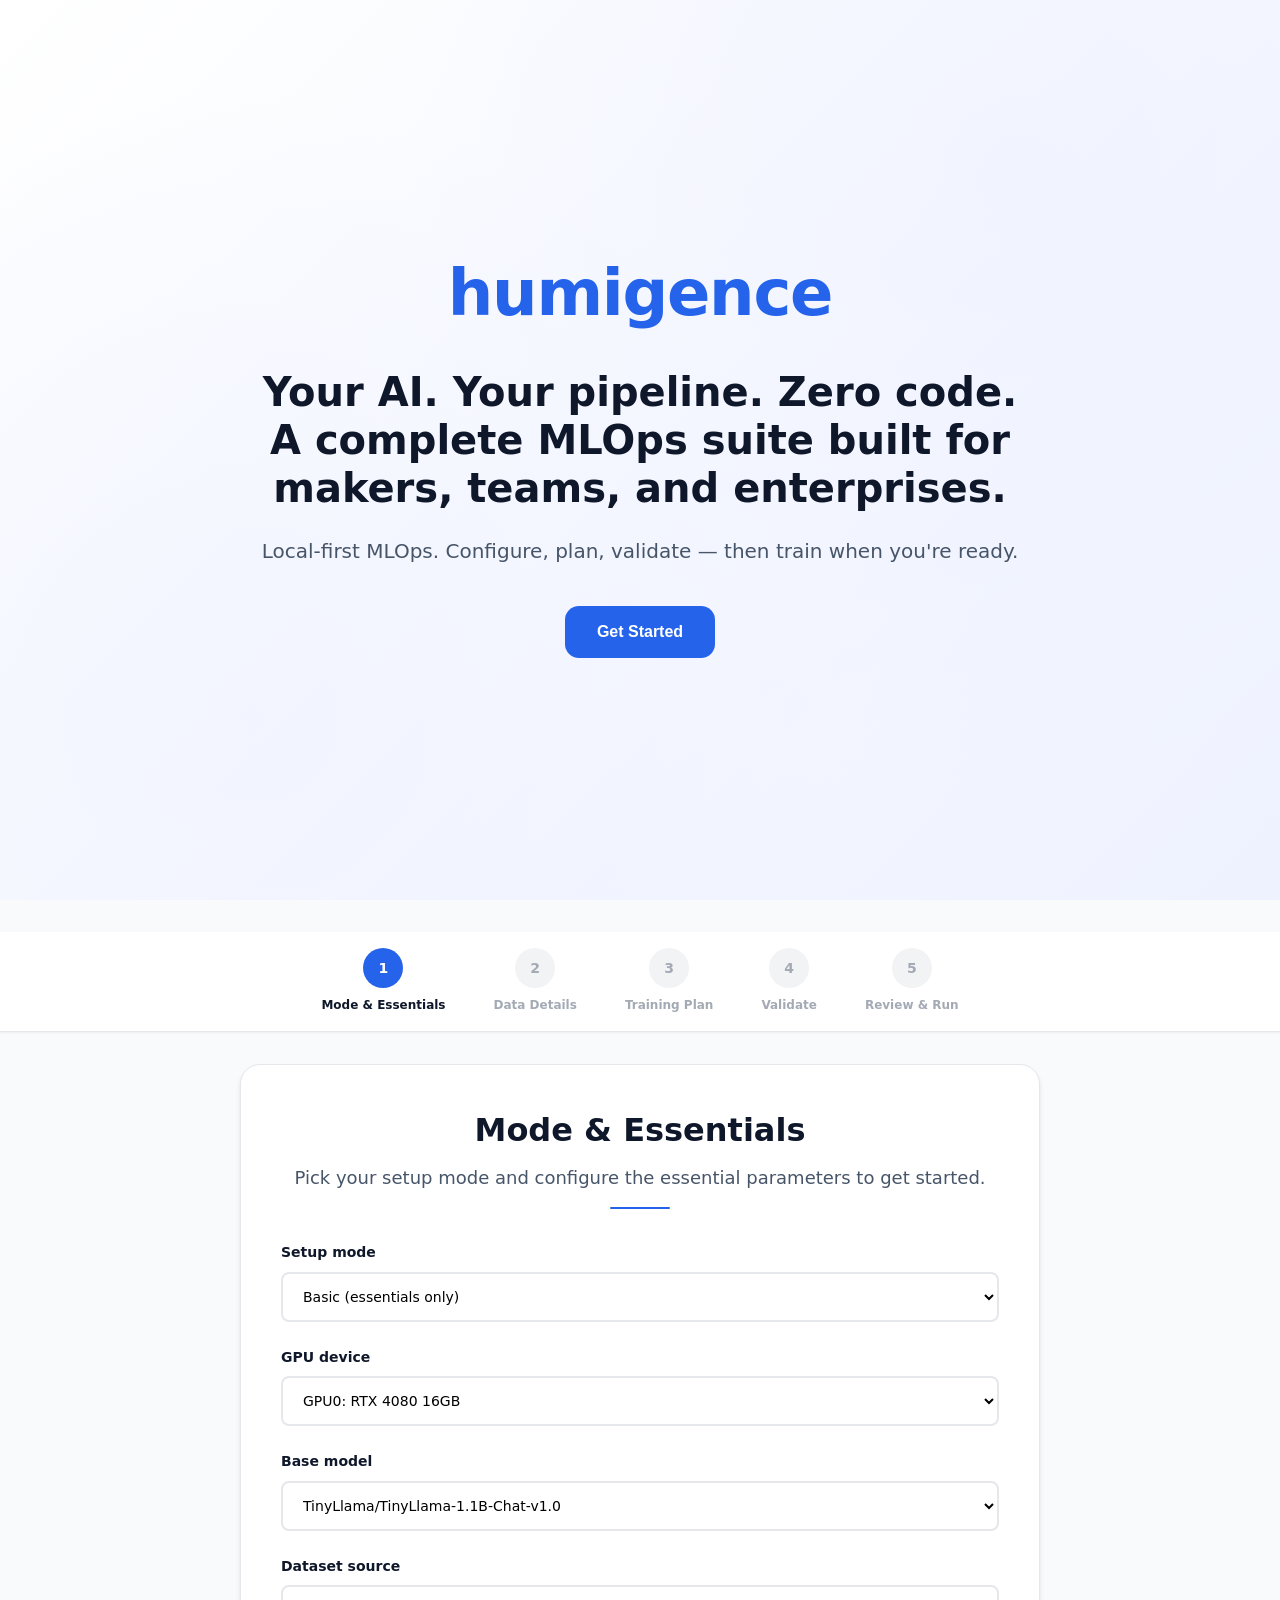
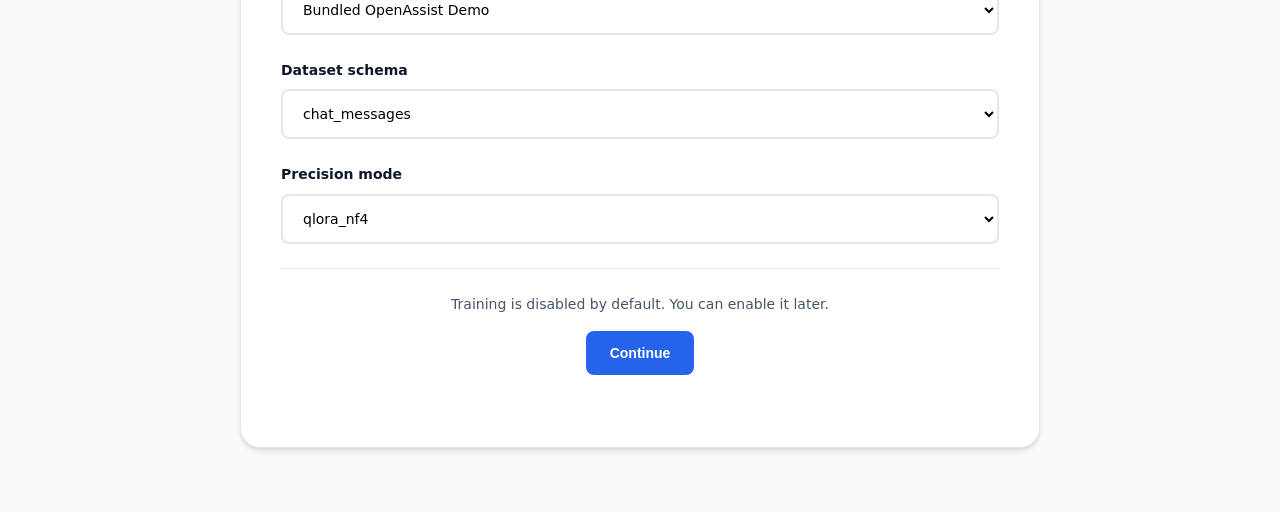
==== frontend/index.html @ a09076ad "Add frontend UI" ====
<!DOCTYPE html>
<html lang="en">
<head>
    <meta charset="UTF-8">
    <meta name="viewport" content="width=device-width, initial-scale=1.0">
    <title>Humigence - Local MLOps Suite</title>
    <link rel="stylesheet" href="styles.css">
</head>
<body>
    <!-- Toast notifications -->
    <div id="toast-container" class="toast-container"></div>

    <!-- Hero Landing Section -->
    <section class="hero">
        <div class="container">
            <div class="hero-content">
                <h1 class="hero-logo">humigence</h1>
                <h2 class="hero-title">Your AI. Your pipeline. Zero code.<br>A complete MLOps suite built for makers, teams, and enterprises.</h2>
                <p class="hero-subtitle">Local-first MLOps. Configure, plan, validate — then train when you're ready.</p>
                <button id="get-started-btn" class="btn btn-primary btn-large">Get Started</button>
            </div>
        </div>
    </section>

    <!-- Progressive Wizard -->
    <section id="wizard-section" class="wizard-section">
        <!-- Progress Bar -->
        <div class="progress-container sticky">
            <div class="container">
                <div class="progress-bar">
                    <div class="progress-step active" data-step="1">
                        <div class="step-indicator">
                            <span class="step-number">1</span>
                            <svg class="step-check hidden" viewBox="0 0 20 20" fill="currentColor">
                                <path fill-rule="evenodd" d="M10 18a8 8 0 100-16 8 8 0 000 16zm3.707-9.293a1 1 0 00-1.414-1.414L9 10.586 7.707 9.293a1 1 0 00-1.414 1.414l2 2a1 1 0 001.414 0l4-4z" clip-rule="evenodd" />
                            </svg>
                        </div>
                        <span class="step-label">Mode & Essentials</span>
                    </div>
                    <div class="progress-step" data-step="2">
                        <div class="step-indicator">
                            <span class="step-number">2</span>
                            <svg class="step-check hidden" viewBox="0 0 20 20" fill="currentColor">
                                <path fill-rule="evenodd" d="M10 18a8 8 0 100-16 8 8 0 000 16zm3.707-9.293a1 1 0 00-1.414-1.414L9 10.586 7.707 9.293a1 1 0 00-1.414 1.414l2 2a1 1 0 001.414 0l4-4z" clip-rule="evenodd" />
                            </svg>
                        </div>
                        <span class="step-label">Data Details</span>
                    </div>
                    <div class="progress-step" data-step="3">
                        <div class="step-indicator">
                            <span class="step-number">3</span>
                            <svg class="step-check hidden" viewBox="0 0 20 20" fill="currentColor">
                                <path fill-rule="evenodd" d="M10 18a8 8 0 100-16 8 8 0 000 16zm3.707-9.293a1 1 0 00-1.414-1.414L9 10.586 7.707 9.293a1 1 0 00-1.414 1.414l2 2a1 1 0 001.414 0l4-4z" clip-rule="evenodd" />
                            </svg>
                        </div>
                        <span class="step-label">Training Plan</span>
                    </div>
                    <div class="progress-step" data-step="4">
                        <div class="step-indicator">
                            <span class="step-number">4</span>
                            <svg class="step-check hidden" viewBox="0 0 20 20" fill="currentColor">
                                <path fill-rule="evenodd" d="M10 18a8 8 0 100-16 8 8 0 000 16zm3.707-9.293a1 1 0 00-1.414-1.414L9 10.586 7.707 9.293a1 1 0 00-1.414 1.414l2 2a1 1 0 001.414 0l4-4z" clip-rule="evenodd" />
                            </svg>
                        </div>
                        <span class="step-label">Validate</span>
                    </div>
                    <div class="progress-step" data-step="5">
                        <div class="step-indicator">
                            <span class="step-number">5</span>
                            <svg class="step-check hidden" viewBox="0 0 20 20" fill="currentColor">
                                <path fill-rule="evenodd" d="M10 18a8 8 0 100-16 8 8 0 000 16zm3.707-9.293a1 1 0 00-1.414-1.414L9 10.586 7.707 9.293a1 1 0 00-1.414 1.414l2 2a1 1 0 001.414 0l4-4z" clip-rule="evenodd" />
                            </svg>
                        </div>
                        <span class="step-label">Review & Run</span>
                    </div>
                </div>
            </div>
        </div>

        <div class="container">
            <!-- Step 1: Mode & Essentials -->
            <div id="step-1" class="wizard-step active">
                <div class="step-card">
                    <div class="step-header">
                        <h3 class="step-title">Mode & Essentials</h3>
                        <p class="step-description">Pick your setup mode and configure the essential parameters to get started.</p>
                    </div>

                    <div class="step-content">
                        <div class="form-group">
                            <label for="setup-mode" class="form-label">Setup mode</label>
                            <select id="setup-mode" class="form-select">
                                <option value="basic">Basic (essentials only)</option>
                                <option value="advanced">Advanced (full control)</option>
                            </select>
                        </div>

                        <div class="form-group">
                            <label for="gpu-device" class="form-label">GPU device</label>
                            <select id="gpu-device" class="form-select">
                                <option value="GPU0: RTX 4080 16GB">GPU0: RTX 4080 16GB</option>
                                <option value="GPU1: (disabled)" disabled>GPU1 (disabled if not present)</option>
                            </select>
                        </div>

                        <div class="form-group">
                            <label for="base-model" class="form-label">Base model</label>
                            <select id="base-model" class="form-select">
                                <option value="TinyLlama/TinyLlama-1.1B-Chat-v1.0">TinyLlama/TinyLlama-1.1B-Chat-v1.0</option>
                                <option value="llama-3-8b-instruct" disabled>llama-3-8b-instruct (coming soon)</option>
                            </select>
                        </div>

                        <div class="form-group">
                            <label for="dataset-source" class="form-label">Dataset source</label>
                            <select id="dataset-source" class="form-select">
                                <option value="Bundled OpenAssist Demo">Bundled OpenAssist Demo</option>
                                <option value="Local JSONL File">Local JSONL File</option>
                                <option value="Generate Tiny Demo">Generate Tiny Demo</option>
                            </select>
                        </div>

                        <div id="file-input-group" class="form-group" style="display: none;">
                            <label for="file-path" class="form-label">File path</label>
                            <div class="file-input-wrapper">
                                <input type="text" id="file-path" class="form-input" placeholder="data/raw/oa.jsonl" value="data/raw/oa.jsonl">
                                <button type="button" class="btn btn-secondary file-picker-btn">Browse</button>
                            </div>
                        </div>

                        <div class="form-group">
                            <label for="dataset-schema" class="form-label">Dataset schema</label>
                            <select id="dataset-schema" class="form-select">
                                <option value="chat_messages">chat_messages</option>
                                <option value="instruction_output">instruction_output</option>
                            </select>
                        </div>

                        <div class="form-group">
                            <label for="precision-mode" class="form-label">Precision mode</label>
                            <select id="precision-mode" class="form-select">
                                <option value="qlora_nf4">qlora_nf4</option>
                                <option value="lora_fp16">lora_fp16</option>
                                <option value="lora_bf16">lora_bf16</option>
                                <option value="lora_int8">lora_int8</option>
                            </select>
                        </div>

                        <div class="step-footer">
                            <p class="footer-note">Training is disabled by default. You can enable it later.</p>
                            <button id="step-1-continue" class="btn btn-primary" disabled>Continue</button>
                        </div>
                    </div>
                </div>
            </div>

            <!-- Step 2: Data Details -->
            <div id="step-2" class="wizard-step hidden">
                <div class="step-card">
                    <div class="step-header">
                        <h3 class="step-title">Data Details</h3>
                        <p class="step-description">Refine your data configuration for optimal training performance.</p>
                    </div>

                    <div class="step-content">
                        <div class="form-group">
                            <label for="max-seq-len" class="form-label">Max sequence length</label>
                            <select id="max-seq-len" class="form-select">
                                <option value="1024">1024</option>
                                <option value="2048">2048</option>
                            </select>
                        </div>

                        <div class="form-group">
                            <label for="packing" class="form-label">Packing</label>
                            <select id="packing" class="form-select">
                                <option value="on">on</option>
                                <option value="off">off</option>
                            </select>
                        </div>

                        <div class="form-group">
                            <label for="template" class="form-label">Template</label>
                            <select id="template" class="form-select">
                                <option value="qwen_chat_basic_v1">qwen_chat_basic_v1</option>
                                <option value="open_chat_basic_v1">open_chat_basic_v1</option>
                            </select>
                        </div>

                        <div class="form-group">
                            <label class="form-label">Split ratios</label>
                            <div class="split-ratios">
                                <div class="split-item">
                                    <label for="train-split" class="split-label">Train</label>
                                    <select id="train-split" class="form-select">
                                        <option value="70">70%</option>
                                        <option value="80" selected>80%</option>
                                        <option value="90">90%</option>
                                    </select>
                                </div>
                                <div class="split-item">
                                    <label for="val-split" class="split-label">Val</label>
                                    <select id="val-split" class="form-select">
                                        <option value="5">5%</option>
                                        <option value="10" selected>10%</option>
                                        <option value="15">15%</option>
                                    </select>
                                </div>
                                <div class="split-item">
                                    <label for="test-split" class="split-label">Test</label>
                                    <select id="test-split" class="form-select">
                                        <option value="5">5%</option>
                                        <option value="10" selected>10%</option>
                                        <option value="15">15%</option>
                                    </select>
                                </div>
                            </div>
                            <p class="validation-text" id="split-validation"></p>
                        </div>

                        <div class="step-footer">
                            <button id="step-2-continue" class="btn btn-primary" disabled>Continue</button>
                        </div>
                    </div>
                </div>
            </div>

            <!-- Step 3: Training Plan -->
            <div id="step-3" class="wizard-step hidden">
                <div class="step-card">
                    <div class="step-header">
                        <h3 class="step-title">Training Plan</h3>
                        <p class="step-description">Define your training parameters safely with sensible defaults.</p>
                    </div>

                    <div class="step-content">
                        <div class="form-group">
                            <label for="training-toggle" class="form-label">Training toggle</label>
                            <select id="training-toggle" class="form-select">
                                <option value="disabled">disabled</option>
                                <option value="enabled">enabled</option>
                            </select>
                        </div>

                        <div class="form-row">
                            <div class="form-group">
                                <label for="learning-rate" class="form-label">Learning rate</label>
                                <select id="learning-rate" class="form-select">
                                    <option value="1e-4">1e-4</option>
                                    <option value="2e-4">2e-4</option>
                                    <option value="5e-5">5e-5</option>
                                </select>
                            </div>

                            <div class="form-group">
                                <label for="warmup-ratio" class="form-label">Warmup ratio</label>
                                <select id="warmup-ratio" class="form-select">
                                    <option value="0.03">0.03</option>
                                    <option value="0.05">0.05</option>
                                </select>
                            </div>
                        </div>

                        <div class="form-row">
                            <div class="form-group">
                                <label for="weight-decay" class="form-label">Weight decay</label>
                                <select id="weight-decay" class="form-select">
                                    <option value="0.0">0.0</option>
                                    <option value="0.01">0.01</option>
                                </select>
                            </div>

                            <div class="form-group">
                                <label for="scheduler" class="form-label">Scheduler</label>
                                <select id="scheduler" class="form-select">
                                    <option value="cosine">cosine</option>
                                    <option value="linear">linear</option>
                                </select>
                            </div>
                        </div>

                        <div class="form-group">
                            <label for="epochs" class="form-label">Epochs</label>
                            <select id="epochs" class="form-select">
                                <option value="1">1</option>
                                <option value="2">2</option>
                                <option value="3">3</option>
                            </select>
                        </div>

                        <div id="lora-section" class="form-section">
                            <h4 class="section-title">LoRA Settings</h4>
                            <div class="form-row">
                                <div class="form-group">
                                    <label for="lora-rank" class="form-label">Rank</label>
                                    <select id="lora-rank" class="form-select">
                                        <option value="8">8</option>
                                        <option value="16">16</option>
                                        <option value="32">32</option>
                                    </select>
                                </div>

                                <div class="form-group">
                                    <label for="lora-alpha" class="form-label">Alpha</label>
                                    <select id="lora-alpha" class="form-select">
                                        <option value="16">16</option>
                                        <option value="32">32</option>
                                        <option value="64">64</option>
                                    </select>
                                </div>

                                <div class="form-group">
                                    <label for="lora-dropout" class="form-label">Dropout</label>
                                    <select id="lora-dropout" class="form-select">
                                        <option value="0.0">0.0</option>
                                        <option value="0.05">0.05</option>
                                        <option value="0.1">0.1</option>
                                    </select>
                                </div>
                            </div>
                        </div>

                        <div id="training-notice" class="info-note hidden">
                            <svg class="info-icon" viewBox="0 0 20 20" fill="currentColor">
                                <path fill-rule="evenodd" d="M18 10a8 8 0 11-16 0 8 8 0 0116 0zm-7-4a1 1 0 11-2 0 1 1 0 012 0zM9 9a1 1 0 000 2v3a1 1 0 001 1h1a1 1 0 100-2v-3a1 1 0 00-1-1H9z" clip-rule="evenodd" />
                            </svg>
                            Training will require explicit consent before running.
                        </div>

                        <div class="step-footer">
                            <button id="step-3-continue" class="btn btn-primary">Continue</button>
                        </div>
                    </div>
                </div>
            </div>

            <!-- Step 4: Validate -->
            <div id="step-4" class="wizard-step hidden">
                <div class="step-card">
                    <div class="step-header">
                        <h3 class="step-title">Validate</h3>
                        <p class="step-description">Generate your training plan and run validation checks.</p>
                    </div>

                    <div class="step-content">
                        <div class="actions-row">
                            <button id="generate-plan-btn" class="btn btn-primary">Generate Plan</button>
                            <button id="run-validation-btn" class="btn btn-secondary">Run Validation</button>
                        </div>

                        <div class="validation-checks">
                            <div class="check-item">
                                <svg class="check-icon check-warning" viewBox="0 0 20 20" fill="currentColor">
                                    <path fill-rule="evenodd" d="M18 10a8 8 0 11-16 0 8 8 0 0116 0zm-7-4a1 1 0 11-2 0 1 1 0 012 0zM9 9a1 1 0 000 2v3a1 1 0 001 1h1a1 1 0 100-2v-3a1 1 0 00-1-1H9z" clip-rule="evenodd" />
                                </svg>
                                <span>Dataset path present</span>
                            </div>
                            <div class="check-item">
                                <svg class="check-icon check-warning" viewBox="0 0 20 20" fill="currentColor">
                                    <path fill-rule="evenodd" d="M18 10a8 8 0 11-16 0 8 8 0 0116 0zm-7-4a1 1 0 11-2 0 1 1 0 012 0zM9 9a1 1 0 000 2v3a1 1 0 001 1h1a1 1 0 100-2v-3a1 1 0 00-1-1H9z" clip-rule="evenodd" />
                                </svg>
                                <span>Model available (will auto-download)</span>
                            </div>
                            <div class="check-item">
                                <svg class="check-icon check-warning" viewBox="0 0 20 20" fill="currentColor">
                                    <path fill-rule="evenodd" d="M18 10a8 8 0 11-16 0 8 8 0 0116 0zm-7-4a1 1 0 11-2 0 1 1 0 012 0zM9 9a1 1 0 000 2v3a1 1 0 001 1h1a1 1 0 100-2v-3a1 1 0 00-1-1H9z" clip-rule="evenodd" />
                                </svg>
                                <span>Training disabled by default</span>
                            </div>
                            <div class="check-item">
                                <svg class="check-icon check-warning" viewBox="0 0 20 20" fill="currentColor">
                                    <path fill-rule="evenodd" d="M18 10a8 8 0 11-16 0 8 8 0 0116 0zm-7-4a1 1 0 11-2 0 1 1 0 012 0zM9 9a1 1 0 000 2v3a1 1 0 001 1h1a1 1 0 100-2v-3a1 1 0 00-1-1H9z" clip-rule="evenodd" />
                                </svg>
                                <span>Config valid</span>
                            </div>
                        </div>

                        <div class="step-footer">
                            <button id="step-4-continue" class="btn btn-primary" disabled>Continue</button>
                        </div>
                    </div>
                </div>
            </div>

            <!-- Step 5: Review & Run -->
            <div id="step-5" class="wizard-step hidden">
                <div class="step-card">
                    <div class="step-header">
                        <h3 class="step-title">Review & Run</h3>
                        <p class="step-description">Review your configuration and execute your training plan.</p>
                    </div>

                    <div class="step-content">
                        <div class="preview-grid">
                            <!-- JSON Config Preview -->
                            <div class="preview-panel">
                                <h4 class="panel-title">JSON Config Preview</h4>
                                <pre id="json-preview" class="code-block"><code>{
  "project": "myproject",
  "compute": { "gpu": "GPU0: RTX 4080 16GB" },
  "model": { "repo": "TinyLlama/TinyLlama-1.1B-Chat-v1.0", "precision_mode": "qlora_nf4" },
  "data": { "raw_path": "data/raw/oa.jsonl", "schema": "chat_messages", "max_seq_len": 1024, "packing": true, "template": "qwen_chat_basic_v1", "splits": { "train": 80, "val": 10, "test": 10 } },
  "train": { "lr": 0.0001, "warmup_ratio": 0.05, "weight_decay": 0.01, "scheduler": "cosine", "epochs": 2, "lora": { "r": 16, "alpha": 32, "dropout": 0.05 } },
  "eval": { "curated_prompts_path": "configs/curated_eval_prompts.jsonl", "sampling": "off" }
}</code></pre>
                            </div>

                            <!-- Command Preview -->
                            <div class="preview-panel">
                                <h4 class="panel-title">Command Preview</h4>
                                <div id="command-preview" class="code-block">
                                    <div class="command-section">
                                        <code>humigence init --mode basic --run plan</code>
                                        <div class="command-comment"># then (optional, to train):</div>
                                        <code>TRAIN=1 humigence init --mode basic --run pipeline</code>
                                        <div class="command-separator"></div>
                                        <div class="command-comment"># Make targets:</div>
                                        <code>make setup-basic</code>
                                        <code>make setup-advanced</code>
                                    </div>
                                </div>
                            </div>
                        </div>

                        <div class="final-actions">
                            <button id="final-plan-btn" class="btn btn-primary">Plan</button>
                            <button id="final-validate-btn" class="btn btn-secondary">Validate</button>
                            <button id="final-train-btn" class="btn btn-primary">Train</button>
                        </div>
                    </div>
                </div>
            </div>
        </div>
    </section>
</body>
<script src="app.js"></script>
</html>
---- frontend/styles.css ----
/* CSS Variables for consistent theming */
:root {
    --blue-600: #2563eb;
    --blue-700: #1d4ed8;
    --blue-50: #eef2ff;
    --text: #0f172a;
    --muted: #475569;
    --border: #e5e7eb;
    --white: #ffffff;
    --gray-50: #f9fafb;
    --gray-100: #f3f4f6;
    --gray-200: #e5e7eb;
    --gray-300: #d1d5db;
    --gray-500: #6b7280;
    --gray-900: #111827;
    --success: #10b981;
    --warning: #f59e0b;
    --error: #ef4444;
    --shadow-sm: 0 1px 2px 0 rgb(0 0 0 / 0.05);
    --shadow-md: 0 4px 6px -1px rgb(0 0 0 / 0.1), 0 2px 4px -2px rgb(0 0 0 / 0.1);
    --shadow-lg: 0 10px 15px -3px rgb(0 0 0 / 0.1), 0 4px 6px -4px rgb(0 0 0 / 0.1);
    --shadow-xl: 0 20px 25px -5px rgb(0 0 0 / 0.1), 0 8px 10px -6px rgb(0 0 0 / 0.1);
    --radius: 14px;
    --radius-sm: 8px;
    --radius-lg: 20px;
    --max-width: 1100px;
    --transition: all 0.3s cubic-bezier(0.4, 0, 0.2, 1);
}

/* Reset and base styles */
* {
    margin: 0;
    padding: 0;
    box-sizing: border-box;
}

body {
    font-family: -apple-system, BlinkMacSystemFont, 'Segoe UI', 'Inter', system-ui, sans-serif;
    background-color: var(--white);
    color: var(--text);
    line-height: 1.6;
    font-size: 16px;
    scroll-behavior: smooth;
}

.container {
    max-width: var(--max-width);
    margin: 0 auto;
    padding: 0 1.5rem;
}

/* Hero Section */
.hero {
    min-height: 100vh;
    display: flex;
    align-items: center;
    justify-content: center;
    background: linear-gradient(135deg, var(--white) 0%, var(--blue-50) 100%);
    position: relative;
    overflow: hidden;
}

.hero::before {
    content: '';
    position: absolute;
    top: 0;
    left: 0;
    right: 0;
    bottom: 0;
    background: 
        radial-gradient(circle at 20% 80%, var(--blue-50) 0%, transparent 50%),
        radial-gradient(circle at 80% 20%, var(--blue-50) 0%, transparent 50%);
    opacity: 0.5;
}

.hero-content {
    text-align: center;
    position: relative;
    z-index: 1;
    max-width: 800px;
    padding: 2rem 0;
}

.hero-logo {
    font-size: 4rem;
    font-weight: 800;
    color: var(--blue-600);
    margin-bottom: 1.5rem;
    letter-spacing: -0.02em;
}

.hero-title {
    font-size: 2.5rem;
    font-weight: 700;
    color: var(--text);
    margin-bottom: 1.5rem;
    line-height: 1.2;
}

.hero-subtitle {
    font-size: 1.25rem;
    color: var(--muted);
    margin-bottom: 2.5rem;
    line-height: 1.5;
}

/* Buttons */
.btn {
    padding: 0.75rem 1.5rem;
    border-radius: var(--radius-sm);
    border: none;
    font-weight: 600;
    cursor: pointer;
    transition: var(--transition);
    text-decoration: none;
    display: inline-flex;
    align-items: center;
    justify-content: center;
    gap: 0.5rem;
    font-size: 0.875rem;
    min-height: 44px;
    position: relative;
    overflow: hidden;
}

.btn:focus-visible {
    outline: 2px solid var(--blue-600);
    outline-offset: 2px;
}

.btn-primary {
    background-color: var(--blue-600);
    color: var(--white);
}

.btn-primary:hover {
    background-color: var(--blue-700);
    transform: translateY(-1px);
    box-shadow: var(--shadow-md);
}

.btn-secondary {
    background-color: var(--white);
    color: var(--text);
    border: 1px solid var(--border);
}

.btn-secondary:hover {
    background-color: var(--gray-50);
    transform: translateY(-1px);
    box-shadow: var(--shadow-sm);
}

.btn-large {
    padding: 1rem 2rem;
    font-size: 1rem;
    min-height: 52px;
    border-radius: var(--radius);
}

.btn:disabled {
    opacity: 0.5;
    cursor: not-allowed;
    transform: none !important;
}

.btn.loading {
    color: transparent;
}

.btn.loading::after {
    content: '';
    position: absolute;
    width: 1.25rem;
    height: 1.25rem;
    top: 50%;
    left: 50%;
    margin-left: -0.625rem;
    margin-top: -0.625rem;
    border: 2px solid currentColor;
    border-radius: 50%;
    border-right-color: transparent;
    animation: spin 0.8s linear infinite;
    color: var(--white);
}

@keyframes spin {
    to {
        transform: rotate(360deg);
    }
}

/* Wizard Section */
.wizard-section {
    min-height: 100vh;
    padding: 2rem 0;
    background-color: var(--gray-50);
}

/* Progress Container */
.progress-container {
    background-color: var(--white);
    border-bottom: 1px solid var(--border);
    padding: 1rem 0;
    margin-bottom: 2rem;
}

.progress-container.sticky {
    position: sticky;
    top: 0;
    z-index: 50;
    box-shadow: var(--shadow-sm);
}

.progress-bar {
    display: flex;
    align-items: center;
    justify-content: center;
    gap: 2rem;
    flex-wrap: wrap;
}

.progress-step {
    display: flex;
    flex-direction: column;
    align-items: center;
    gap: 0.5rem;
    opacity: 0.5;
    transition: var(--transition);
}

.progress-step.active,
.progress-step.completed {
    opacity: 1;
}

.step-indicator {
    width: 2.5rem;
    height: 2.5rem;
    border-radius: 50%;
    background-color: var(--gray-200);
    display: flex;
    align-items: center;
    justify-content: center;
    font-weight: 600;
    font-size: 0.875rem;
    color: var(--muted);
    transition: var(--transition);
    position: relative;
}

.progress-step.active .step-indicator {
    background-color: var(--blue-600);
    color: var(--white);
}

.progress-step.completed .step-indicator {
    background-color: var(--success);
    color: var(--white);
}

.step-number {
    transition: var(--transition);
}

.step-check {
    position: absolute;
    width: 1.25rem;
    height: 1.25rem;
    color: var(--white);
}

.step-check.hidden {
    display: none;
}

.progress-step.completed .step-number {
    display: none;
}

.progress-step.completed .step-check {
    display: block;
}

.step-label {
    font-size: 0.75rem;
    font-weight: 600;
    color: var(--muted);
    text-align: center;
}

.progress-step.active .step-label,
.progress-step.completed .step-label {
    color: var(--text);
}

/* Wizard Steps */
.wizard-step {
    opacity: 0;
    transform: translateY(2rem);
    transition: var(--transition);
    margin-bottom: 2rem;
}

.wizard-step.active {
    opacity: 1;
    transform: translateY(0);
}

.wizard-step.hidden {
    display: none;
}

.step-card {
    background-color: var(--white);
    border-radius: var(--radius-lg);
    padding: 2.5rem;
    box-shadow: var(--shadow-md);
    border: 1px solid var(--border);
    max-width: 800px;
    margin: 0 auto;
}

.step-header {
    text-align: center;
    margin-bottom: 2rem;
}

.step-title {
    font-size: 2rem;
    font-weight: 700;
    color: var(--text);
    margin-bottom: 0.5rem;
}

.step-description {
    font-size: 1.125rem;
    color: var(--muted);
    line-height: 1.5;
}

.step-content {
    margin-bottom: 2rem;
}

.step-footer {
    display: flex;
    flex-direction: column;
    gap: 1rem;
    align-items: center;
    padding-top: 1.5rem;
    border-top: 1px solid var(--border);
}

.footer-note {
    font-size: 0.875rem;
    color: var(--muted);
    text-align: center;
}

/* Forms */
.form-group {
    margin-bottom: 1.5rem;
}

.form-label {
    display: block;
    font-weight: 600;
    color: var(--text);
    margin-bottom: 0.5rem;
    font-size: 0.875rem;
}

.form-select,
.form-input {
    width: 100%;
    padding: 0.875rem 1rem;
    border: 2px solid var(--border);
    border-radius: var(--radius-sm);
    font-size: 0.875rem;
    background-color: var(--white);
    transition: var(--transition);
    font-family: inherit;
}

.form-select:focus,
.form-input:focus {
    outline: none;
    border-color: var(--blue-600);
    box-shadow: 0 0 0 3px rgb(37 99 235 / 0.1);
}

.form-select:disabled,
.form-input:disabled {
    background-color: var(--gray-50);
    color: var(--muted);
    cursor: not-allowed;
}

.form-row {
    display: grid;
    grid-template-columns: repeat(auto-fit, minmax(200px, 1fr));
    gap: 1rem;
}

.form-section {
    margin-bottom: 2rem;
    padding: 1.5rem;
    background-color: var(--gray-50);
    border-radius: var(--radius);
    border: 1px solid var(--border);
}

.section-title {
    font-size: 1.125rem;
    font-weight: 600;
    color: var(--text);
    margin-bottom: 1rem;
}

.file-input-wrapper {
    display: flex;
    gap: 0.75rem;
    align-items: stretch;
}

.file-input-wrapper .form-input {
    flex: 1;
}

.file-picker-btn {
    white-space: nowrap;
    flex-shrink: 0;
}

/* Split Ratios */
.split-ratios {
    display: grid;
    grid-template-columns: repeat(3, 1fr);
    gap: 1rem;
}

.split-item {
    display: flex;
    flex-direction: column;
    gap: 0.5rem;
}

.split-label {
    font-size: 0.75rem;
    font-weight: 600;
    color: var(--muted);
    text-transform: uppercase;
    letter-spacing: 0.05em;
}

.validation-text {
    font-size: 0.75rem;
    margin-top: 0.5rem;
    font-weight: 500;
}

.validation-text.error {
    color: var(--error);
}

.validation-text.success {
    color: var(--success);
}

/* Info Note */
.info-note {
    display: flex;
    align-items: flex-start;
    gap: 0.75rem;
    padding: 1rem;
    background-color: var(--blue-50);
    border-radius: var(--radius-sm);
    border-left: 4px solid var(--blue-600);
    font-size: 0.875rem;
    color: var(--text);
    margin-top: 1rem;
}

.info-note.hidden {
    display: none;
}

.info-icon {
    width: 1.25rem;
    height: 1.25rem;
    color: var(--blue-600);
    flex-shrink: 0;
    margin-top: 0.125rem;
}

/* Actions */
.actions-row {
    display: flex;
    gap: 1rem;
    flex-wrap: wrap;
    justify-content: center;
    margin-bottom: 2rem;
}

.final-actions {
    display: flex;
    gap: 1rem;
    flex-wrap: wrap;
    justify-content: center;
    margin-top: 2rem;
    padding-top: 1.5rem;
    border-top: 1px solid var(--border);
}

/* Validation Checks */
.validation-checks {
    display: flex;
    flex-direction: column;
    gap: 1rem;
    margin: 2rem 0;
    padding: 1.5rem;
    background-color: var(--gray-50);
    border-radius: var(--radius);
    border: 1px solid var(--border);
}

.check-item {
    display: flex;
    align-items: center;
    gap: 0.75rem;
    padding: 0.75rem;
    background-color: var(--white);
    border-radius: var(--radius-sm);
    transition: var(--transition);
}

.check-icon {
    width: 1.25rem;
    height: 1.25rem;
    flex-shrink: 0;
}

.check-success {
    color: var(--success);
}

.check-warning {
    color: var(--warning);
}

.check-error {
    color: var(--error);
}

/* Preview Panels */
.preview-grid {
    display: grid;
    gap: 1.5rem;
    grid-template-columns: 1fr;
    margin: 2rem 0;
}

.preview-panel {
    background-color: var(--white);
    border: 1px solid var(--border);
    border-radius: var(--radius);
    overflow: hidden;
    box-shadow: var(--shadow-sm);
}

.panel-title {
    padding: 1rem 1.5rem;
    background-color: var(--gray-50);
    border-bottom: 1px solid var(--border);
    font-size: 1rem;
    font-weight: 600;
    color: var(--text);
    margin: 0;
}

.code-block {
    background-color: var(--gray-900);
    color: #e5e7eb;
    padding: 1.5rem;
    overflow-x: auto;
    font-family: 'Monaco', 'Menlo', 'Ubuntu Mono', monospace;
    font-size: 0.875rem;
    line-height: 1.6;
    margin: 0;
    min-height: 200px;
}

.code-block code {
    color: inherit;
    font-family: inherit;
}

.command-section {
    display: flex;
    flex-direction: column;
    gap: 0.5rem;
}

.command-section code {
    display: block;
    color: #10b981;
    font-weight: 500;
}

.command-comment {
    color: #9ca3af;
    font-style: italic;
    font-size: 0.8125rem;
}

.command-separator {
    height: 1px;
    background-color: #374151;
    margin: 0.75rem 0;
}

/* Toast notifications */
.toast-container {
    position: fixed;
    top: 1rem;
    right: 1rem;
    z-index: 1000;
    display: flex;
    flex-direction: column;
    gap: 0.5rem;
}

.toast {
    background-color: var(--white);
    border: 1px solid var(--border);
    border-radius: var(--radius-sm);
    padding: 1rem;
    box-shadow: var(--shadow-lg);
    min-width: 300px;
    max-width: 400px;
    animation: slideIn 0.3s ease-out;
    font-size: 0.875rem;
}

.toast.success {
    border-left: 4px solid var(--success);
}

.toast.warning {
    border-left: 4px solid var(--warning);
}

.toast.error {
    border-left: 4px solid var(--error);
}

@keyframes slideIn {
    from {
        transform: translateX(100%);
        opacity: 0;
    }
    to {
        transform: translateX(0);
        opacity: 1;
    }
}

@keyframes slideOut {
    from {
        transform: translateX(0);
        opacity: 1;
    }
    to {
        transform: translateX(100%);
        opacity: 0;
    }
}

/* Responsive design */
@media (min-width: 900px) {
    .preview-grid {
        grid-template-columns: 1fr 1fr;
    }
    
    .form-row {
        grid-template-columns: repeat(2, 1fr);
    }
    
    .progress-bar {
        gap: 3rem;
    }
}

@media (max-width: 768px) {
    .hero-logo {
        font-size: 3rem;
    }
    
    .hero-title {
        font-size: 2rem;
    }
    
    .hero-subtitle {
        font-size: 1.125rem;
    }
    
    .step-card {
        padding: 1.5rem;
    }
    
    .step-title {
        font-size: 1.5rem;
    }
    
    .step-description {
        font-size: 1rem;
    }
    
    .actions-row,
    .final-actions {
        flex-direction: column;
    }
    
    .progress-bar {
        gap: 1rem;
    }
    
    .step-label {
        font-size: 0.6875rem;
    }
    
    .split-ratios {
        grid-template-columns: 1fr;
    }
}

@media (max-width: 480px) {
    .container {
        padding: 0 1rem;
    }
    
    .step-card {
        padding: 1.25rem;
    }
    
    .toast {
        min-width: auto;
        margin: 0 0.5rem;
    }
    
    .hero-content {
        padding: 1rem 0;
    }
    
    .progress-bar {
        flex-wrap: nowrap;
        overflow-x: auto;
        padding: 0 1rem;
        gap: 1.5rem;
    }
    
    .progress-step {
        flex-shrink: 0;
    }
}

/* High contrast mode support */
@media (prefers-contrast: high) {
    :root {
        --border: #000000;
        --muted: #000000;
    }
}

/* Reduced motion support */
@media (prefers-reduced-motion: reduce) {
    * {
        animation-duration: 0.01ms !important;
        animation-iteration-count: 1 !important;
        transition-duration: 0.01ms !important;
    }
    
    body {
        scroll-behavior: auto;
    }
}

/* Focus improvements for accessibility */
.btn:focus-visible,
.form-select:focus-visible,
.form-input:focus-visible {
    outline: 2px solid var(--blue-600);
    outline-offset: 2px;
    border-radius: var(--radius-sm);
}

/* Loading state improvements */
.step-card.loading {
    opacity: 0.7;
    pointer-events: none;
}

/* Smooth transitions for progressive disclosure */
.wizard-step {
    transition: opacity 0.5s cubic-bezier(0.4, 0, 0.2, 1),
                transform 0.5s cubic-bezier(0.4, 0, 0.2, 1);
}

/* Enhanced visual hierarchy */
.step-header::after {
    content: '';
    width: 60px;
    height: 2px;
    background-color: var(--blue-600);
    display: block;
    margin: 1rem auto 0;
    border-radius: 1px;
}
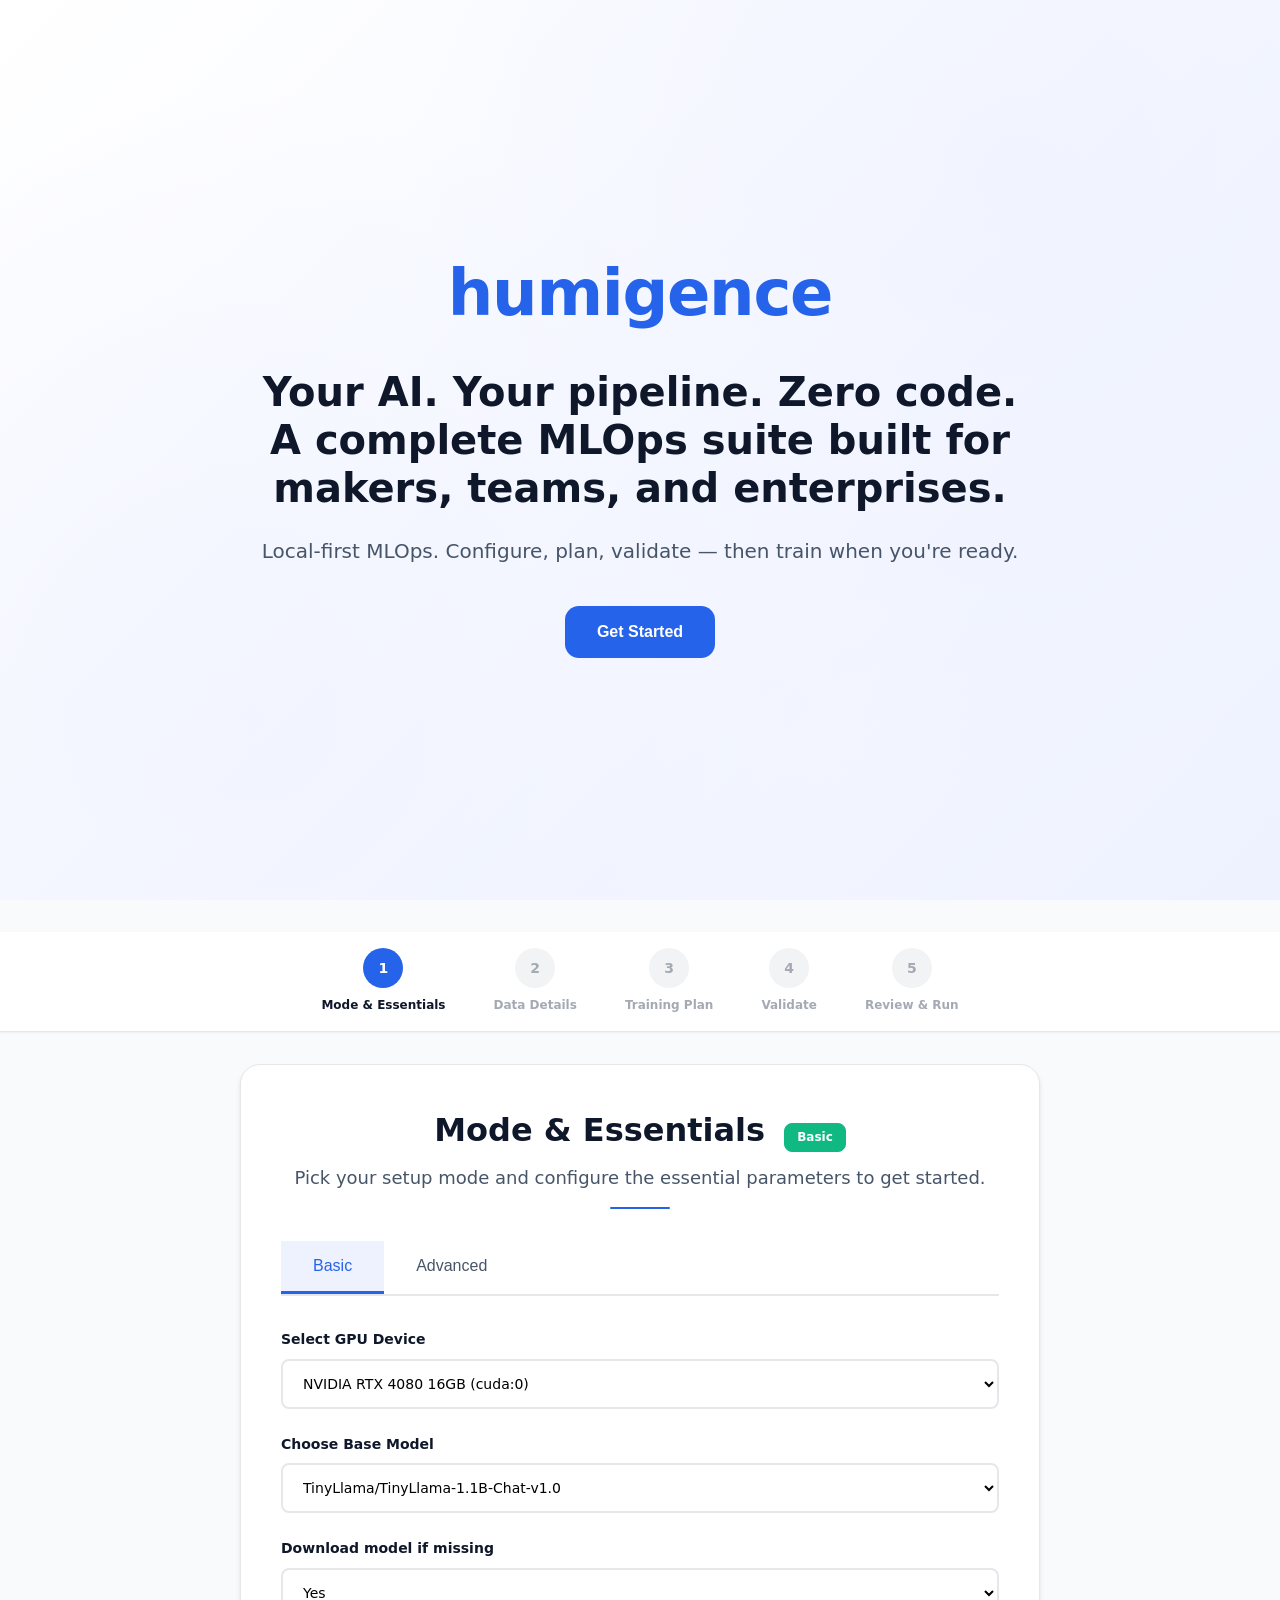
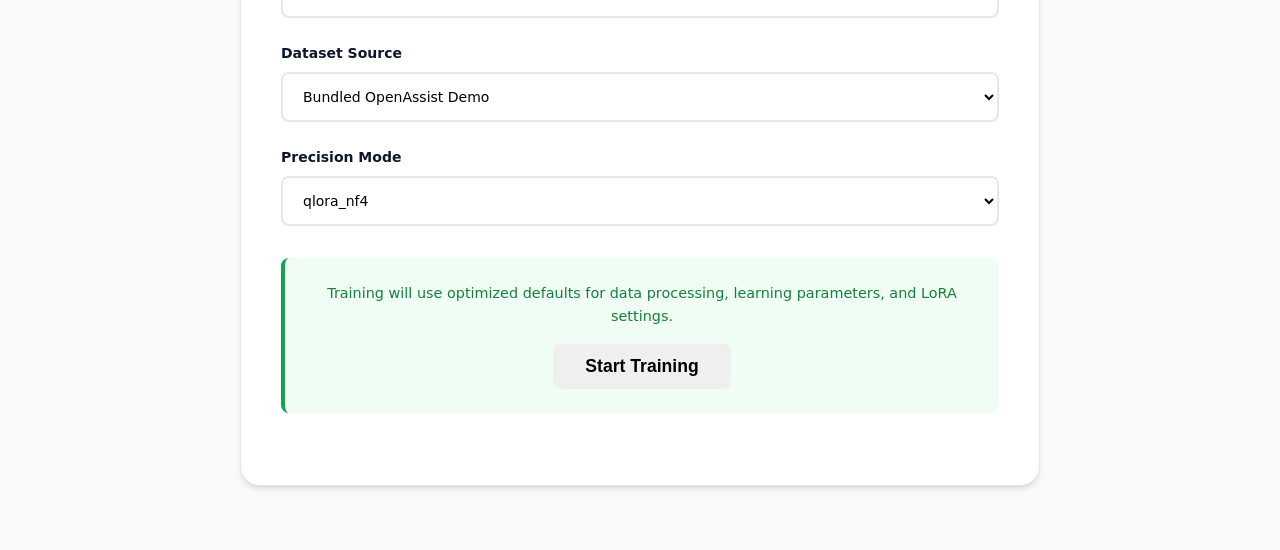
==== commit 47e1b87a: "UI changes from Replit" ====
--- a/frontend/index.html
+++ b/frontend/index.html
@@ -82,73 +82,129 @@
             <div id="step-1" class="wizard-step active">
                 <div class="step-card">
                     <div class="step-header">
-                        <h3 class="step-title">Mode & Essentials</h3>
+                        <h3 class="step-title">Mode & Essentials <span id="mode-indicator" class="mode-indicator basic">Basic</span></h3>
                         <p class="step-description">Pick your setup mode and configure the essential parameters to get started.</p>
                     </div>
 
                     <div class="step-content">
-                        <div class="form-group">
-                            <label for="setup-mode" class="form-label">Setup mode</label>
-                            <select id="setup-mode" class="form-select">
-                                <option value="basic">Basic (essentials only)</option>
-                                <option value="advanced">Advanced (full control)</option>
-                            </select>
-                        </div>
-
-                        <div class="form-group">
-                            <label for="gpu-device" class="form-label">GPU device</label>
-                            <select id="gpu-device" class="form-select">
-                                <option value="GPU0: RTX 4080 16GB">GPU0: RTX 4080 16GB</option>
-                                <option value="GPU1: (disabled)" disabled>GPU1 (disabled if not present)</option>
-                            </select>
-                        </div>
-
-                        <div class="form-group">
-                            <label for="base-model" class="form-label">Base model</label>
-                            <select id="base-model" class="form-select">
-                                <option value="TinyLlama/TinyLlama-1.1B-Chat-v1.0">TinyLlama/TinyLlama-1.1B-Chat-v1.0</option>
-                                <option value="llama-3-8b-instruct" disabled>llama-3-8b-instruct (coming soon)</option>
-                            </select>
-                        </div>
-
-                        <div class="form-group">
-                            <label for="dataset-source" class="form-label">Dataset source</label>
-                            <select id="dataset-source" class="form-select">
-                                <option value="Bundled OpenAssist Demo">Bundled OpenAssist Demo</option>
-                                <option value="Local JSONL File">Local JSONL File</option>
-                                <option value="Generate Tiny Demo">Generate Tiny Demo</option>
-                            </select>
-                        </div>
-
-                        <div id="file-input-group" class="form-group" style="display: none;">
-                            <label for="file-path" class="form-label">File path</label>
-                            <div class="file-input-wrapper">
-                                <input type="text" id="file-path" class="form-input" placeholder="data/raw/oa.jsonl" value="data/raw/oa.jsonl">
-                                <button type="button" class="btn btn-secondary file-picker-btn">Browse</button>
-                            </div>
-                        </div>
-
-                        <div class="form-group">
-                            <label for="dataset-schema" class="form-label">Dataset schema</label>
-                            <select id="dataset-schema" class="form-select">
-                                <option value="chat_messages">chat_messages</option>
-                                <option value="instruction_output">instruction_output</option>
-                            </select>
-                        </div>
-
-                        <div class="form-group">
-                            <label for="precision-mode" class="form-label">Precision mode</label>
-                            <select id="precision-mode" class="form-select">
-                                <option value="qlora_nf4">qlora_nf4</option>
-                                <option value="lora_fp16">lora_fp16</option>
-                                <option value="lora_bf16">lora_bf16</option>
-                                <option value="lora_int8">lora_int8</option>
-                            </select>
-                        </div>
-
-                        <div class="step-footer">
-                            <p class="footer-note">Training is disabled by default. You can enable it later.</p>
-                            <button id="step-1-continue" class="btn btn-primary" disabled>Continue</button>
+                        <!-- Tab Navigation -->
+                        <div class="tab-nav">
+                            <button id="tab-basic" class="tab-btn active">Basic</button>
+                            <button id="tab-advanced" class="tab-btn">Advanced</button>
+                        </div>
+
+                        <!-- Basic Tab Content -->
+                        <div id="basic-content" class="tab-content active">
+                            <div class="form-group">
+                                <label for="gpu-device" class="form-label">Select GPU Device</label>
+                                <select id="gpu-device" class="form-select">
+                                    <option value="cuda:0">NVIDIA RTX 4080 16GB (cuda:0)</option>
+                                    <option value="rtx-4090" disabled>NVIDIA RTX 4090 24GB (coming soon)</option>
+                                    <option value="rtx-5090" disabled>NVIDIA RTX 5090 32GB (coming soon)</option>
+                                </select>
+                            </div>
+
+                            <div class="form-group">
+                                <label for="base-model" class="form-label">Choose Base Model</label>
+                                <select id="base-model" class="form-select">
+                                    <option value="TinyLlama/TinyLlama-1.1B-Chat-v1.0">TinyLlama/TinyLlama-1.1B-Chat-v1.0</option>
+                                    <option value="llama-3-8b-instruct" disabled>llama-3-8b-instruct (coming soon)</option>
+                                </select>
+                            </div>
+
+                            <div class="form-group">
+                                <label for="download-model" class="form-label">Download model if missing</label>
+                                <select id="download-model" class="form-select">
+                                    <option value="yes">Yes</option>
+                                    <option value="no">No</option>
+                                </select>
+                            </div>
+
+                            <div class="form-group">
+                                <label for="dataset-source" class="form-label">Dataset Source</label>
+                                <select id="dataset-source" class="form-select">
+                                    <option value="Bundled OpenAssist Demo">Bundled OpenAssist Demo</option>
+                                    <option value="Local JSONL File">Local JSONL File</option>
+                                    <option value="Generate Tiny Demo">Generate Tiny Demo</option>
+                                </select>
+                            </div>
+
+                            <div class="form-group">
+                                <label for="precision-mode-basic" class="form-label">Precision Mode</label>
+                                <select id="precision-mode-basic" class="form-select">
+                                    <option value="qlora_nf4">qlora_nf4</option>
+                                    <option value="lora_fp16">lora_fp16</option>
+                                    <option value="lora_bf16">lora_bf16</option>
+                                    <option value="lora_int8">lora_int8</option>
+                                </select>
+                            </div>
+
+                            <div id="file-input-group" class="form-group" style="display: none;">
+                                <label for="file-path" class="form-label">File path</label>
+                                <div class="file-input-wrapper">
+                                    <input type="text" id="file-path" class="form-input" placeholder="Select a file or paste a path" readonly>
+                                    <button type="button" class="btn btn-secondary" id="file-browse-btn">Browse</button>
+                                    <input type="file" id="file-input" class="hidden" accept=".jsonl,.json,.txt">
+                                </div>
+                                <small class="form-hint">Choose a local file or paste a path/URL. Upload is handled elsewhere.</small>
+                            </div>
+
+                            <div class="basic-footer">
+                                <p class="basic-note">Training will use optimized defaults for data processing, learning parameters, and LoRA settings.</p>
+                                <button id="basic-start-training" class="btn btn-success">Start Training</button>
+                            </div>
+                        </div>
+
+                        <!-- Advanced Tab Content -->
+                        <div id="advanced-content" class="tab-content">
+                            <div class="form-group">
+                                <label for="gpu-device-adv" class="form-label">GPU device</label>
+                                <select id="gpu-device-adv" class="form-select">
+                                    <option value="cuda:0">NVIDIA RTX 4080 16GB (cuda:0)</option>
+                                    <option value="rtx-4090" disabled>NVIDIA RTX 4090 24GB (coming soon)</option>
+                                    <option value="rtx-5090" disabled>NVIDIA RTX 5090 32GB (coming soon)</option>
+                                </select>
+                            </div>
+
+                            <div class="form-group">
+                                <label for="base-model-adv" class="form-label">Base model</label>
+                                <select id="base-model-adv" class="form-select">
+                                    <option value="TinyLlama/TinyLlama-1.1B-Chat-v1.0">TinyLlama/TinyLlama-1.1B-Chat-v1.0</option>
+                                    <option value="llama-3-8b-instruct" disabled>llama-3-8b-instruct (coming soon)</option>
+                                </select>
+                            </div>
+
+                            <div class="form-group">
+                                <label for="dataset-source-adv" class="form-label">Dataset source</label>
+                                <select id="dataset-source-adv" class="form-select">
+                                    <option value="Bundled OpenAssist Demo">Bundled OpenAssist Demo</option>
+                                    <option value="Local JSONL File">Local JSONL File</option>
+                                    <option value="Generate Tiny Demo">Generate Tiny Demo</option>
+                                </select>
+                            </div>
+
+                            <div class="form-group">
+                                <label for="dataset-schema" class="form-label">Dataset schema</label>
+                                <select id="dataset-schema" class="form-select">
+                                    <option value="chat_messages">chat_messages</option>
+                                    <option value="instruction_output">instruction_output</option>
+                                </select>
+                            </div>
+
+                            <div class="form-group">
+                                <label for="precision-mode" class="form-label">Precision mode</label>
+                                <select id="precision-mode" class="form-select">
+                                    <option value="qlora_nf4">qlora_nf4</option>
+                                    <option value="lora_fp16">lora_fp16</option>
+                                    <option value="lora_bf16">lora_bf16</option>
+                                    <option value="lora_int8">lora_int8</option>
+                                </select>
+                            </div>
+
+                            <div class="step-footer">
+                                <p class="footer-note">Training is disabled by default. You can enable it later.</p>
+                                <button id="step-1-continue" class="btn btn-primary">Continue</button>
+                            </div>
                         </div>
                     </div>
                 </div>
@@ -159,36 +215,36 @@
                 <div class="step-card">
                     <div class="step-header">
                         <h3 class="step-title">Data Details</h3>
-                        <p class="step-description">Refine your data configuration for optimal training performance.</p>
+                        <p class="step-description" id="step-2-description">Refine your data configuration for optimal training performance.</p>
                     </div>
 
                     <div class="step-content">
-                        <div class="form-group">
-                            <label for="max-seq-len" class="form-label">Max sequence length</label>
+                        <div class="form-group" data-setup="advanced">
+                            <label for="max-seq-len" class="form-label">Max sequence length <span class="advanced-badge">Advanced</span></label>
                             <select id="max-seq-len" class="form-select">
                                 <option value="1024">1024</option>
                                 <option value="2048">2048</option>
                             </select>
                         </div>
 
-                        <div class="form-group">
-                            <label for="packing" class="form-label">Packing</label>
+                        <div class="form-group" data-setup="advanced">
+                            <label for="packing" class="form-label">Packing <span class="advanced-badge">Advanced</span></label>
                             <select id="packing" class="form-select">
                                 <option value="on">on</option>
                                 <option value="off">off</option>
                             </select>
                         </div>
 
-                        <div class="form-group">
-                            <label for="template" class="form-label">Template</label>
+                        <div class="form-group" data-setup="advanced">
+                            <label for="template" class="form-label">Template <span class="advanced-badge">Advanced</span></label>
                             <select id="template" class="form-select">
                                 <option value="qwen_chat_basic_v1">qwen_chat_basic_v1</option>
                                 <option value="open_chat_basic_v1">open_chat_basic_v1</option>
                             </select>
                         </div>
 
-                        <div class="form-group">
-                            <label class="form-label">Split ratios</label>
+                        <div class="form-group" data-setup="advanced">
+                            <label class="form-label">Split ratios <span class="advanced-badge">Advanced</span></label>
                             <div class="split-ratios">
                                 <div class="split-item">
                                     <label for="train-split" class="split-label">Train</label>
@@ -230,7 +286,7 @@
                 <div class="step-card">
                     <div class="step-header">
                         <h3 class="step-title">Training Plan</h3>
-                        <p class="step-description">Define your training parameters safely with sensible defaults.</p>
+                        <p class="step-description" id="step-3-description">Define your training parameters safely with sensible defaults.</p>
                     </div>
 
                     <div class="step-content">
@@ -242,9 +298,9 @@
                             </select>
                         </div>
 
-                        <div class="form-row">
-                            <div class="form-group">
-                                <label for="learning-rate" class="form-label">Learning rate</label>
+                        <div class="form-row" data-setup="advanced">
+                            <div class="form-group">
+                                <label for="learning-rate" class="form-label">Learning rate <span class="advanced-badge">Advanced</span></label>
                                 <select id="learning-rate" class="form-select">
                                     <option value="1e-4">1e-4</option>
                                     <option value="2e-4">2e-4</option>
@@ -253,7 +309,7 @@
                             </div>
 
                             <div class="form-group">
-                                <label for="warmup-ratio" class="form-label">Warmup ratio</label>
+                                <label for="warmup-ratio" class="form-label">Warmup ratio <span class="advanced-badge">Advanced</span></label>
                                 <select id="warmup-ratio" class="form-select">
                                     <option value="0.03">0.03</option>
                                     <option value="0.05">0.05</option>
@@ -261,9 +317,9 @@
                             </div>
                         </div>
 
-                        <div class="form-row">
-                            <div class="form-group">
-                                <label for="weight-decay" class="form-label">Weight decay</label>
+                        <div class="form-row" data-setup="advanced">
+                            <div class="form-group">
+                                <label for="weight-decay" class="form-label">Weight decay <span class="advanced-badge">Advanced</span></label>
                                 <select id="weight-decay" class="form-select">
                                     <option value="0.0">0.0</option>
                                     <option value="0.01">0.01</option>
@@ -271,7 +327,7 @@
                             </div>
 
                             <div class="form-group">
-                                <label for="scheduler" class="form-label">Scheduler</label>
+                                <label for="scheduler" class="form-label">Scheduler <span class="advanced-badge">Advanced</span></label>
                                 <select id="scheduler" class="form-select">
                                     <option value="cosine">cosine</option>
                                     <option value="linear">linear</option>
@@ -288,8 +344,8 @@
                             </select>
                         </div>
 
-                        <div id="lora-section" class="form-section">
-                            <h4 class="section-title">LoRA Settings</h4>
+                        <div id="lora-section" class="form-section" data-setup="advanced">
+                            <h4 class="section-title">LoRA Settings <span class="advanced-badge">Advanced</span></h4>
                             <div class="form-row">
                                 <div class="form-group">
                                     <label for="lora-rank" class="form-label">Rank</label>
--- a/frontend/styles.css
+++ b/frontend/styles.css
@@ -3,6 +3,10 @@
     --blue-600: #2563eb;
     --blue-700: #1d4ed8;
     --blue-50: #eef2ff;
+    --green-50: #f0fdf4;
+    --green-200: #bbf7d0;
+    --green-600: #16a34a;
+    --green-700: #15803d;
     --text: #0f172a;
     --muted: #475569;
     --border: #e5e7eb;
@@ -816,4 +820,177 @@
     display: block;
     margin: 1rem auto 0;
     border-radius: 1px;
+}
+
+/* Basic/Advanced mode styling */
+.hidden {
+    display: none !important;
+}
+
+.advanced-badge {
+    display: inline-block;
+    background-color: var(--blue-50);
+    color: var(--blue-700);
+    font-size: 0.75rem;
+    font-weight: 500;
+    padding: 0.25rem 0.5rem;
+    border-radius: 0.375rem;
+    margin-left: 0.5rem;
+    text-transform: uppercase;
+    letter-spacing: 0.05em;
+}
+
+.form-hint {
+    font-size: 0.75rem;
+    color: var(--muted);
+    margin-top: 0.25rem;
+    display: block;
+}
+
+.mode-indicator {
+    display: inline-block;
+    padding: 0.25rem 0.75rem;
+    background-color: var(--blue-50);
+    border: 1px solid var(--border);
+    border-radius: var(--radius-sm);
+    font-size: 0.75rem;
+    font-weight: 600;
+    color: var(--blue-700);
+    margin-left: 0.5rem;
+}
+
+.mode-indicator.basic {
+    background-color: var(--green-50);
+    color: var(--green-700);
+    border-color: var(--green-200);
+}
+
+.setup-mode {
+    display: flex;
+    align-items: center;
+    gap: 16px;
+    margin: 12px 0 8px;
+    padding: 1rem;
+    background-color: var(--gray-50);
+    border-radius: var(--radius-sm);
+    border: 1px solid var(--border);
+}
+
+.setup-mode label {
+    display: flex;
+    align-items: center;
+    gap: 0.5rem;
+    cursor: pointer;
+    font-weight: 500;
+}
+
+.setup-mode input[type="radio"] {
+    margin: 0;
+}
+
+.setup-mode .hint {
+    font-size: 0.9rem;
+    opacity: 0.8;
+    color: var(--muted);
+    margin-left: auto;
+}
+
+.btn-success:hover {
+    background-color: var(--green-600);
+    border-color: var(--green-600);
+}
+
+/* Tab Interface */
+.tab-nav {
+    display: flex;
+    border-bottom: 2px solid var(--border);
+    margin-bottom: 2rem;
+    gap: 0;
+}
+
+.tab-btn {
+    background: none;
+    border: none;
+    padding: 1rem 2rem;
+    font-size: 1rem;
+    font-weight: 500;
+    color: var(--muted);
+    cursor: pointer;
+    border-bottom: 3px solid transparent;
+    transition: var(--transition);
+    position: relative;
+}
+
+.tab-btn:hover {
+    color: var(--text);
+    background-color: var(--gray-50);
+}
+
+.tab-btn.active {
+    color: var(--blue-600);
+    border-bottom-color: var(--blue-600);
+    background-color: var(--blue-50);
+}
+
+.tab-content {
+    display: none;
+}
+
+.tab-content.active {
+    display: block;
+}
+
+.basic-intro {
+    padding: 1.5rem;
+    background-color: var(--blue-50);
+    border-radius: var(--radius-sm);
+    margin-bottom: 1.5rem;
+    border-left: 4px solid var(--blue-600);
+}
+
+.basic-description {
+    margin: 0;
+    color: var(--blue-700);
+    font-weight: 500;
+}
+
+.basic-footer {
+    margin-top: 2rem;
+    padding: 1.5rem;
+    background-color: var(--green-50);
+    border-radius: var(--radius-sm);
+    text-align: center;
+    border-left: 4px solid var(--green-600);
+}
+
+.basic-note {
+    margin: 0 0 1rem 0;
+    color: var(--green-700);
+    font-size: 0.9rem;
+}
+
+#basic-start-training {
+    font-size: 1.1rem;
+    padding: 0.75rem 2rem;
+    font-weight: 600;
+}
+
+.mode-indicator.basic {
+    background-color: var(--success);
+    border-color: var(--success);
+    color: var(--white);
+}
+
+/* File input enhancements */
+.file-input-wrapper {
+    position: relative;
+}
+
+.file-input-wrapper input[readonly] {
+    cursor: pointer;
+    background-color: var(--gray-50);
+}
+
+.file-input-wrapper input[readonly]:focus {
+    background-color: var(--white);
 }
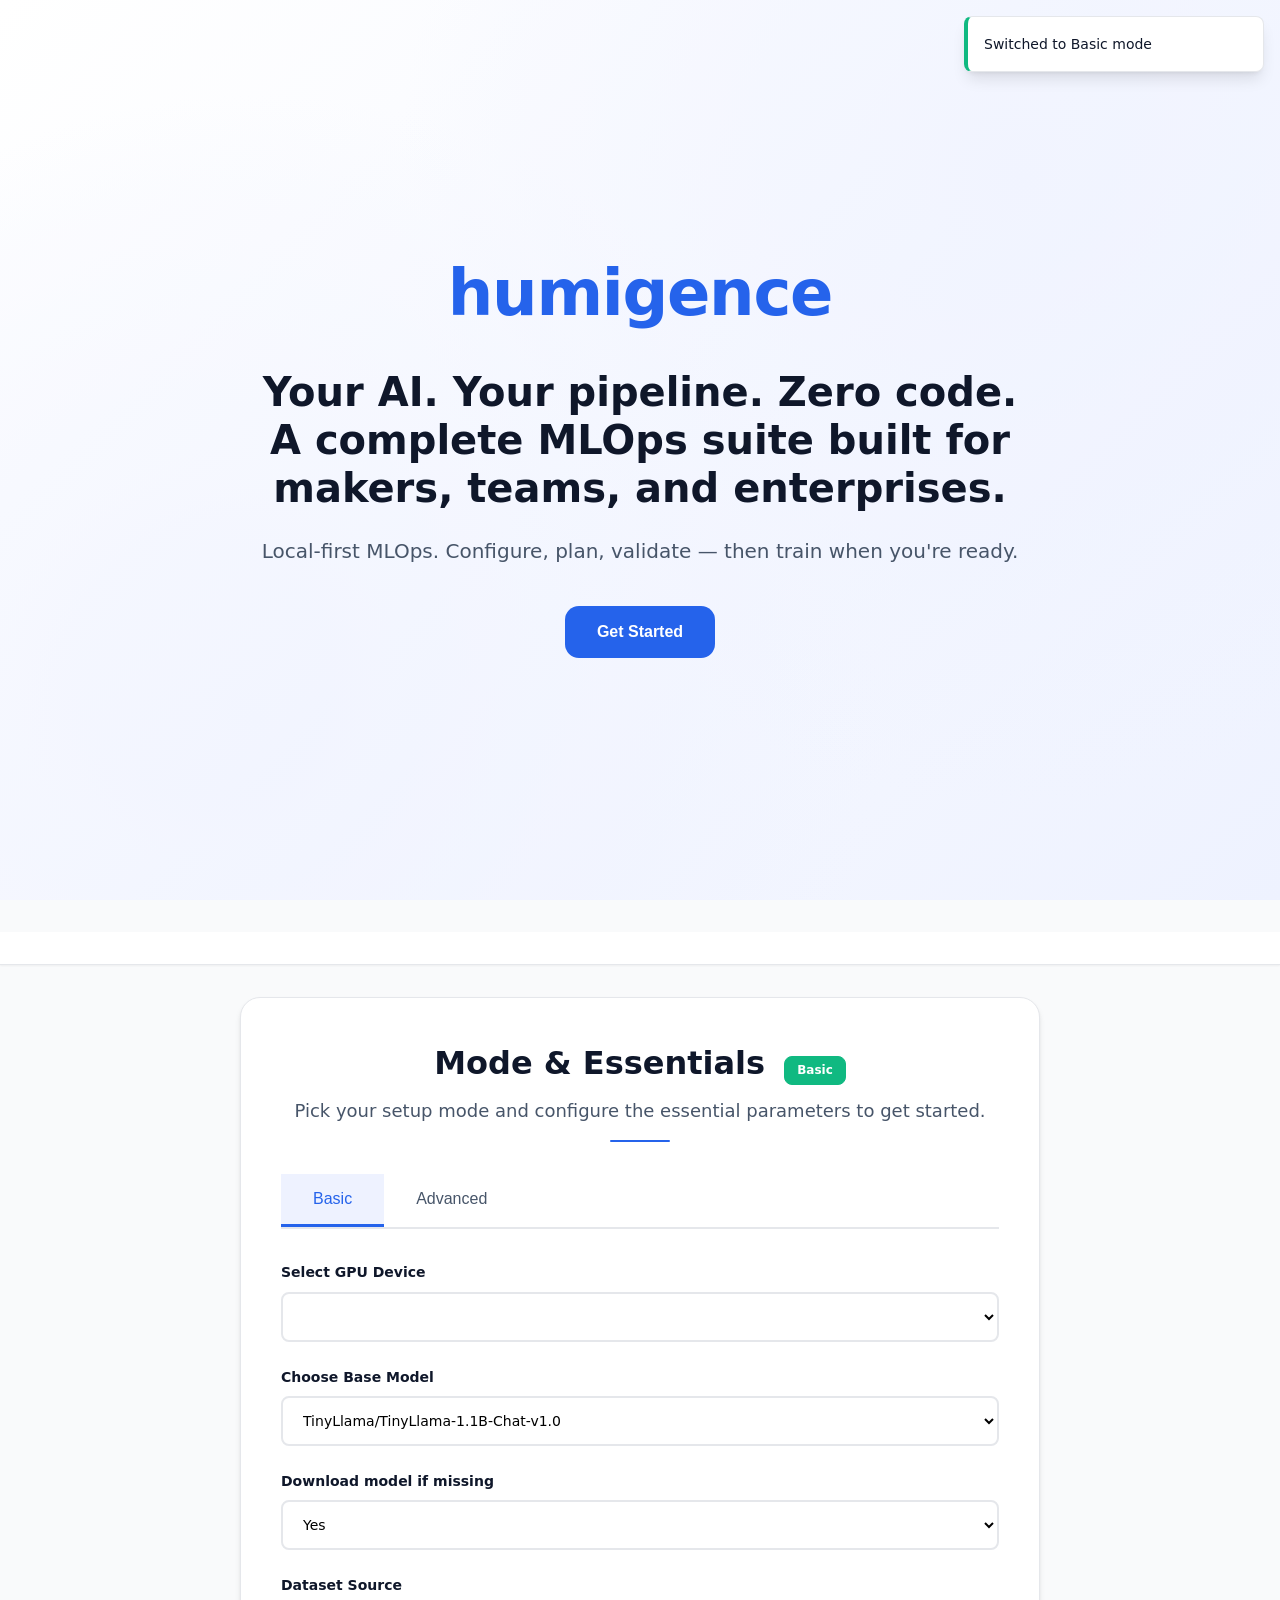
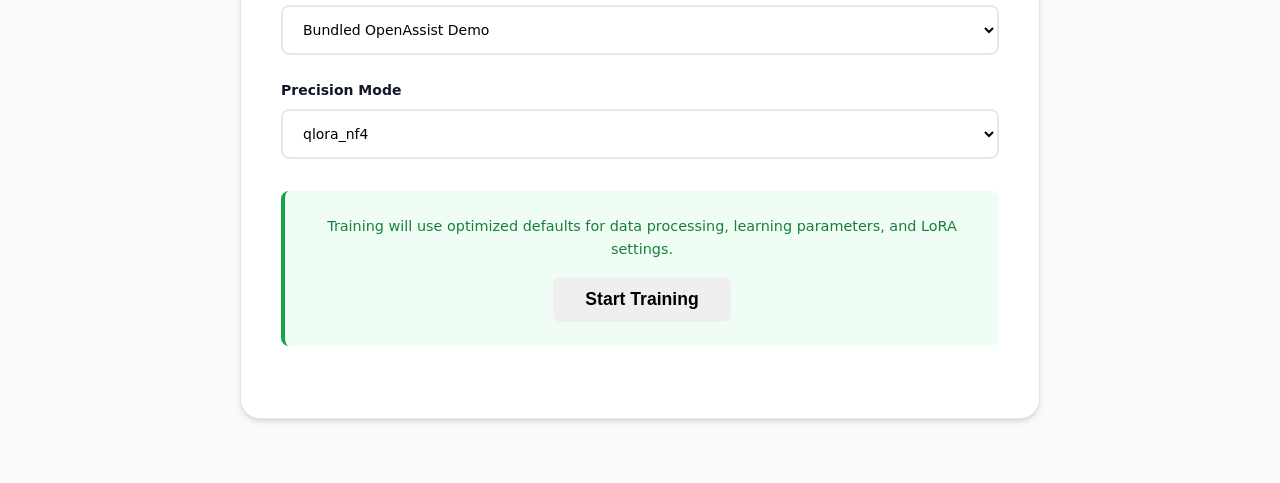
==== commit 8cb57f17: "UI: latest design tweaks" ====
--- a/frontend/index.html
+++ b/frontend/index.html
@@ -4,7 +4,7 @@
     <meta charset="UTF-8">
     <meta name="viewport" content="width=device-width, initial-scale=1.0">
     <title>Humigence - Local MLOps Suite</title>
-    <link rel="stylesheet" href="styles.css">
+    <link rel="stylesheet" href="styles.css?v=2">
 </head>
 <body>
     <!-- Toast notifications -->
@@ -489,5 +489,5 @@
         </div>
     </section>
 </body>
-<script src="app.js"></script>
+<script src="app.js?v=2"></script>
 </html>
